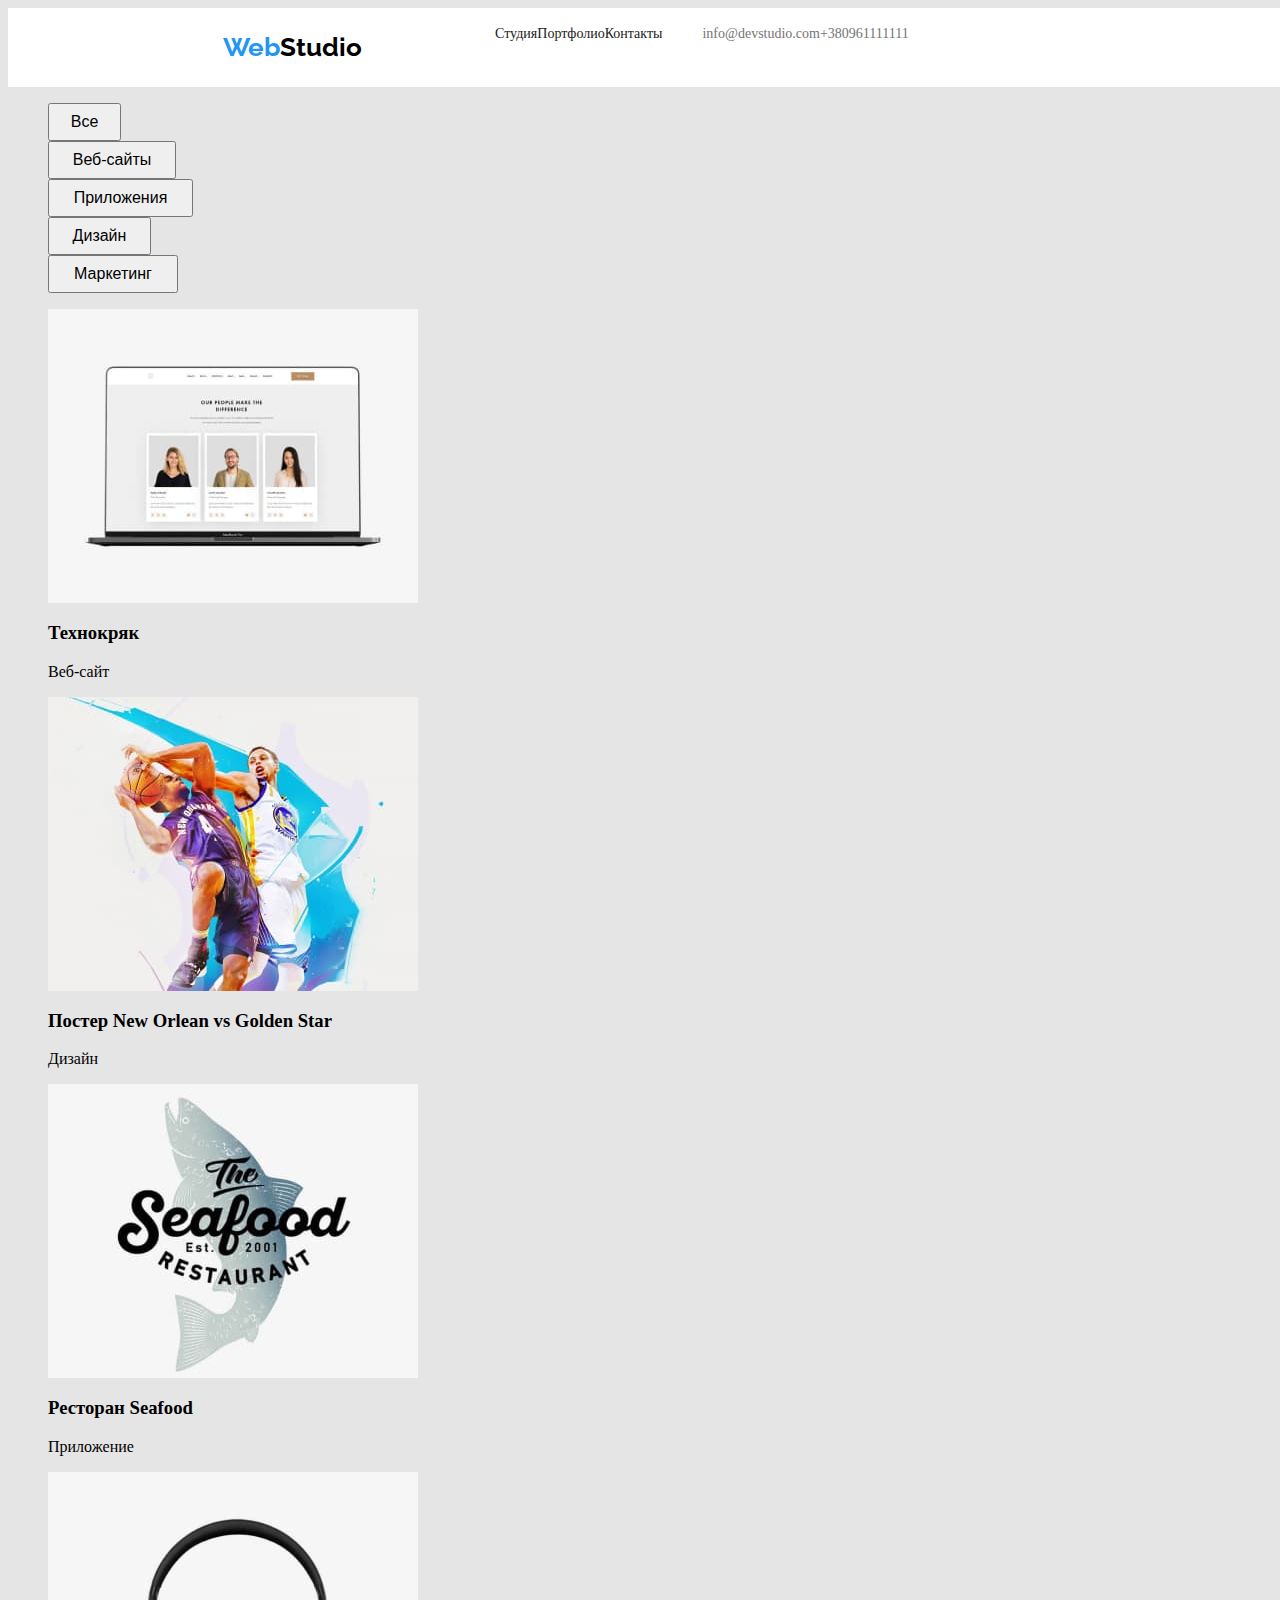
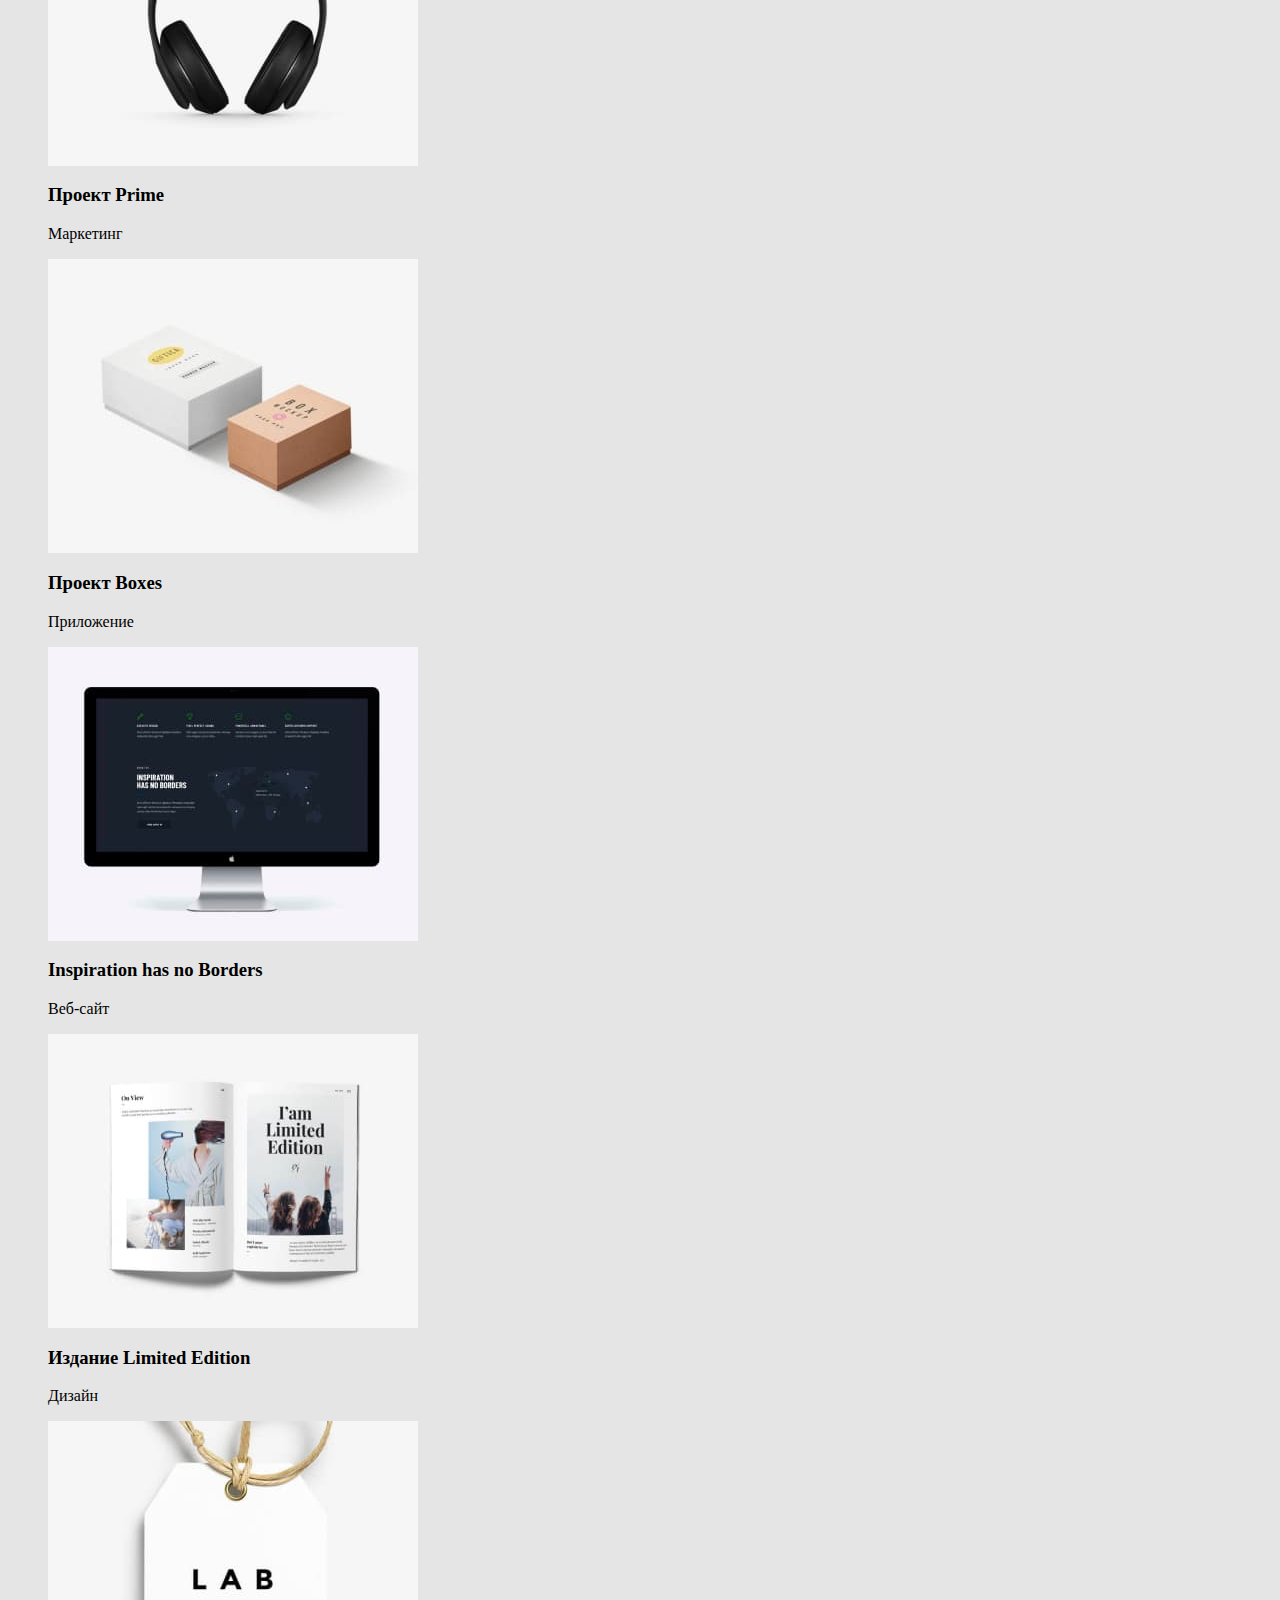
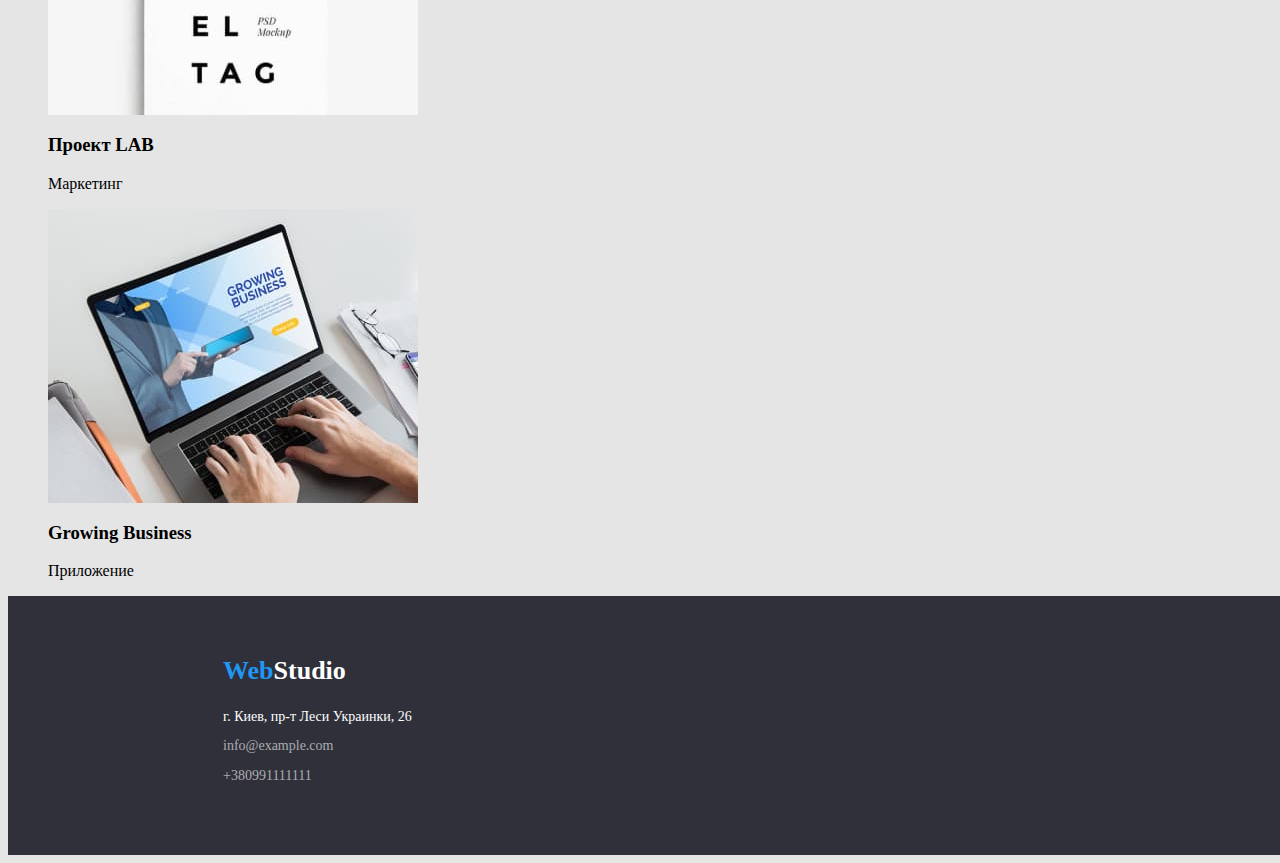
==== portfolio.html @ 29c0b296 "hw2" ====
<html lang="ru">
    <head>
        <meta charset="UTF-8">
        <meta http-equiv="X-UA-Compatible" content="IE=edge">
        <meta name="viewport" content="width=device-width, initial-scale=1.0">
        <link rel="stylesheet" href="./css/style.css">
        <link rel="preconnect" href="https://fonts.googleapis.com">
        <link rel="preconnect" href="https://fonts.gstatic.com" crossorigin>
        <link href="https://fonts.googleapis.com/css2?family=Raleway:wght@700&family=Roboto:wght@400;500;700;900&display=swap"
            rel="stylesheet">
        <title>Document</title>
    </head>
    <body>
        <header class="navsection">
            <nav class="navigation">
                <a class="logo" href=""><span class="logospecial">Web</span>Studio</a>
                <ul class="listnav">
                    <li class="li_nav"><a class="linknav" href="./index.html">Студия</a></li>
                    <li class="li_nav"><a class="linknav" href="./portfolio.html">Портфолио</a></li>
                    <li class="li_nav"><a class="linknav" href="">Контакты</a></li>
                </ul>
            </nav>
            <ul class="list">
                <li><a class="linkadress" href="mailto:info@devstudio.com">info@devstudio.com</a></li>
                <li><a class="linkadress" href="tel:+380961111111">+380961111111</a></li>
            </ul>
        </header>
        <section>
            <h2 hidden="true">Примеры работ</h2>
            <ul class="list_portfolio_button">
                <li><button class="button_portfolio1" class="button">Все</button></li>
                <li><button class="button_portfolio2" class="button">Веб-сайты</button></li>
                <li><button class="button_portfolio3" class="button">Приложения</button></li>
                <li><button class="button_portfolio4" class="button">Дизайн</button></li>
                <li><button class="button_portfolio5" class="button">Маркетинг</button></li>
            </ul>
            <ul class="listimgportfolio">
                <li>
                    <img src="./images/1p.jpg" alt="технокряк">
                    <h3>Технокряк</h3>
                    <p>Веб-сайт</p>
                </li>
                <li>
                    <img src="./images/2p.jpg" alt="Постер">
                    <h3>Постер New Orlean vs Golden Star</h3>
                    <p>Дизайн</p>
                </li>
                <li>
                    <img src="./images/3p.jpg" alt="лого ресторана">
                    <h3>Ресторан Seafood</h3>
                    <p>Приложение</p>
                </li>
                <li>
                    <img src="./images/4p.jpg" alt="лого">
                    <h3>Проект Prime</h3>
                    <p>Маркетинг</p>
                </li>
                <li>
                    <img src="./images/5p.jpg" alt="лого">
                    <h3>Проект Boxes</h3>
                    <p>Приложение</p>
                </li>
                <li>
                    <img src="./images/6p.jpg" alt="вид сайта">
                    <h3>Inspiration has no Borders</h3>
                    <p>Веб-сайт</p>
                </li>
                <li>
                    <img src="./images/7p.jpg" alt="открытые страницы книги">
                    <h3>Издание Limited Edition</h3>
                    <p>Дизайн</p>
                </li>
                <li>
                    <img src="./images/8p.jpg" alt="бирка проекта">
                    <h3>Проект LAB</h3>
                    <p>Маркетинг</p>
                </li>
                <li>
                    <img src="./images/9p.jpg" alt="главная страинца">
                    <h3>Growing Business</h3>
                    <p>Приложение</p>
                </li>
            </ul>
        </section>
        <footer class="section_footer">
            <a class="logofooter" href=""><span class="logospecial">Web</span>Studio</a>
            <address class="addressfooter"><a class="linkadressfooter" href="">г. Киев, пр-т Леси Украинки, 26</a></address>
            <ul class="list_addres_footer">
                <li class="footer_li "><a class="linkfooter" href="mailto:info@example.com">info@example.com</a></li>
                <li class="footer_li "><a class="linkfooter" href="tel:+380991111111">+380991111111</a></li>
            </ul>
        </footer>
    </body>
</html>
---- css/style.css ----
body {
  font-family: 'roboto' 'sans-serif';
  background-color: #e5e5e5;
}
.list {
  list-style: none;
  display: flex;
}

.link {
  text-decoration: none;
}

.logospecial {
  color: #2196f3;
}

.logo {
  color: #000;
  font-size: 26px;
  line-height: 1.17;
  text-decoration: none;
  padding: 24px 93px 25px 215px;
  font-family: raleway;
  font-weight: 700;
}
/* навигация */
.navsection {
  background-color: #ffffff;
  flex-direction: row;
  display: flex;
  width: 1600px;
}

.navigation {
  flex-direction: row;
  display: flex;
}

.listnav {
  list-style: none;
  display: flex;
}

.li_nav {
}

.linknav {
  text-decoration: none;
  font-size: 14px;
  line-height: 1.14;
  color: #212121;
}

.linknav:active,
.linknav:focus,
.linknav:hover {
  color: #2196f3;
}

.linkadress {
  color: #757575;
  font-weight: 500;
  font-size: 14px;
  line-height: 1.14;
  text-decoration: none;
}

.linkadress:active,
.linkadress:focus,
.linkadress:hover {
  color: #2196f3;
}

/* заголовок */
h1.a {
  font-weight: 900;
  font-style: normal;
  font-size: 44px;
  line-height: 1.36;
  color: #ffffff;
  margin: 0px 450px 0px 450px;
  text-transform: uppercase;
}

.sectionh1 {
  background-color: #2f303a;
  padding: 200px 0 280px 0;
  width: 1600px;
}

.zakazuslugi {
  font-family: 'roboto' 'sans-serif';
  font-style: Bold;
  font-size: 16px;
  line-height: 1.6;
  letter-spacing: 6%;
  margin: 0 732px 0 732px;
  background-color: #2196f3;
  color: #ffffff;
  width: 200px;
  height: 50px;
  text-align: center;
}
/* секции */

.listplusy {
  margin: 94px 215px 94px 215px;
  padding-right: 215px;
  list-style: none;
  display: flex;
}

.list_whatwedo {
  margin: 50px 215px 94px 215px;
  list-style: none;
  display: flex;
}

.li_image,
.liplusy {
  padding: 0 30px 0 0;
}

h2.b1 {
  font-weight: 700;
  font-size: 36px;
  line-height: 1.16;
  margin: 0 612px 0 612px;
}

h2.b2 {
  font-weight: 700;
  font-size: 36px;
  line-height: 1.16;
  margin: 0 668px 50px 668px;
  padding-top: 94px;
}

h3.c {
  font-weight: 700;
  color: #212121;
  font-size: 14px;
  line-height: 1.14;
  font-style: normal;
}

p.d {
  font-weight: 400;
  font-size: 14px;
  line-height: 1.71;
  color: #757575;
}

.sectionteam {
  background-color: #f5f4fa;
  width: 1600px;
}

.listteam {
  margin: 0 215px 0 215px;
  padding-bottom: 94px;
  list-style: none;
  display: flex;
}

li.e {
  padding: 0 30px 0 0;
  text-align: center;
}

.imgbord {
  background-color: #ffffff;
}

h3.f {
  font-weight: 500;
  font-size: 16px;
  line-height: 1.19;
  font-style: normal;
  margin: 30px 0 10px 0;
}

p.g {
  font-size: 16px;
  font-weight: 400;
  font-style: normal;
  line-height: 1.19;
  color: #757575;
  padding-bottom: 30px;
}

/* footer */
.section_footer {
  background-color: #2f303a;
  flex-direction: column;
  padding: 60px 0 60px 0px;
  width: 1600px;
}

.linkadressfooter {
  text-decoration: none;
  margin: 0 0 0 215px;
  font-size: 14px;
  line-height: 1.46;
  font-weight: 400;
  color: #ffffff;
  font-style: normal;
}

.addressfooter {
  padding: 20px 0 0 0;
}

.list_addres_footer {
  list-style: none;
  font-size: 14px;
  line-height: 1.46;
  font-weight: 400;
  color: #ffffff99;
  margin: 0 0 0 175px;
}

.logofooter {
  color: #ffffff;
  font-size: 26px;
  line-height: 1.17;
  text-decoration: none;
  margin: 0 20px 0 215px;
  font-family: 'raleway' 'sans-serif';
  font-weight: 700;
}

.linkfooter {
  text-decoration: none;
  color: #ffffff99;
  padding: 9px 0;
}

.footer_li {
  margin: 9px 0;
}

.list_portfolio_button {
  list-style: none;
}

.listimgportfolio {
  list-style: none;
}

.button_portfolio1 {
  font-family: 'roboto' 'sans-serif';
  font-style: Medium;
  font-size: 16px;
  line-height: (26/16) px;
  text-align: Center;
  height: 38px;
  width: 73px;
}

.button_portfolio2 {
  font-family: 'roboto' 'sans-serif';
  font-style: Medium;
  font-size: 16px;
  line-height: (26/16) px;
  text-align: Center;
  height: 38px;
  width: 128px;
}

.button_portfolio3 {
  font-family: 'roboto' 'sans-serif';
  font-style: Medium;
  font-size: 16px;
  line-height: (26/16) px;
  text-align: Center;
  height: 38px;
  width: 145px;
}

.button_portfolio4 {
  font-family: 'roboto' 'sans-serif';
  font-style: Medium;
  font-size: 16px;
  line-height: (26/16) px;
  text-align: Center;
  height: 38px;
  width: 103px;
}

.button_portfolio5 {
  font-family: 'roboto' 'sans-serif';
  font-style: Medium;
  font-size: 16px;
  line-height: (26/16) px;
  text-align: Center;
  height: 38px;
  width: 130px;
}

.button_portfolio5:focus,
.button_portfolio4:focus,
.button_portfolio3:focus,
.button_portfolio2:focus,
.button_portfolio5:hover,
.button_portfolio4:hover,
.button_portfolio3:hover,
.button_portfolio2:hover,
.button_portfolio1:hover,
.button_portfolio1:focus {
  color: #ffffff;
  background-color: #2196f3;
}
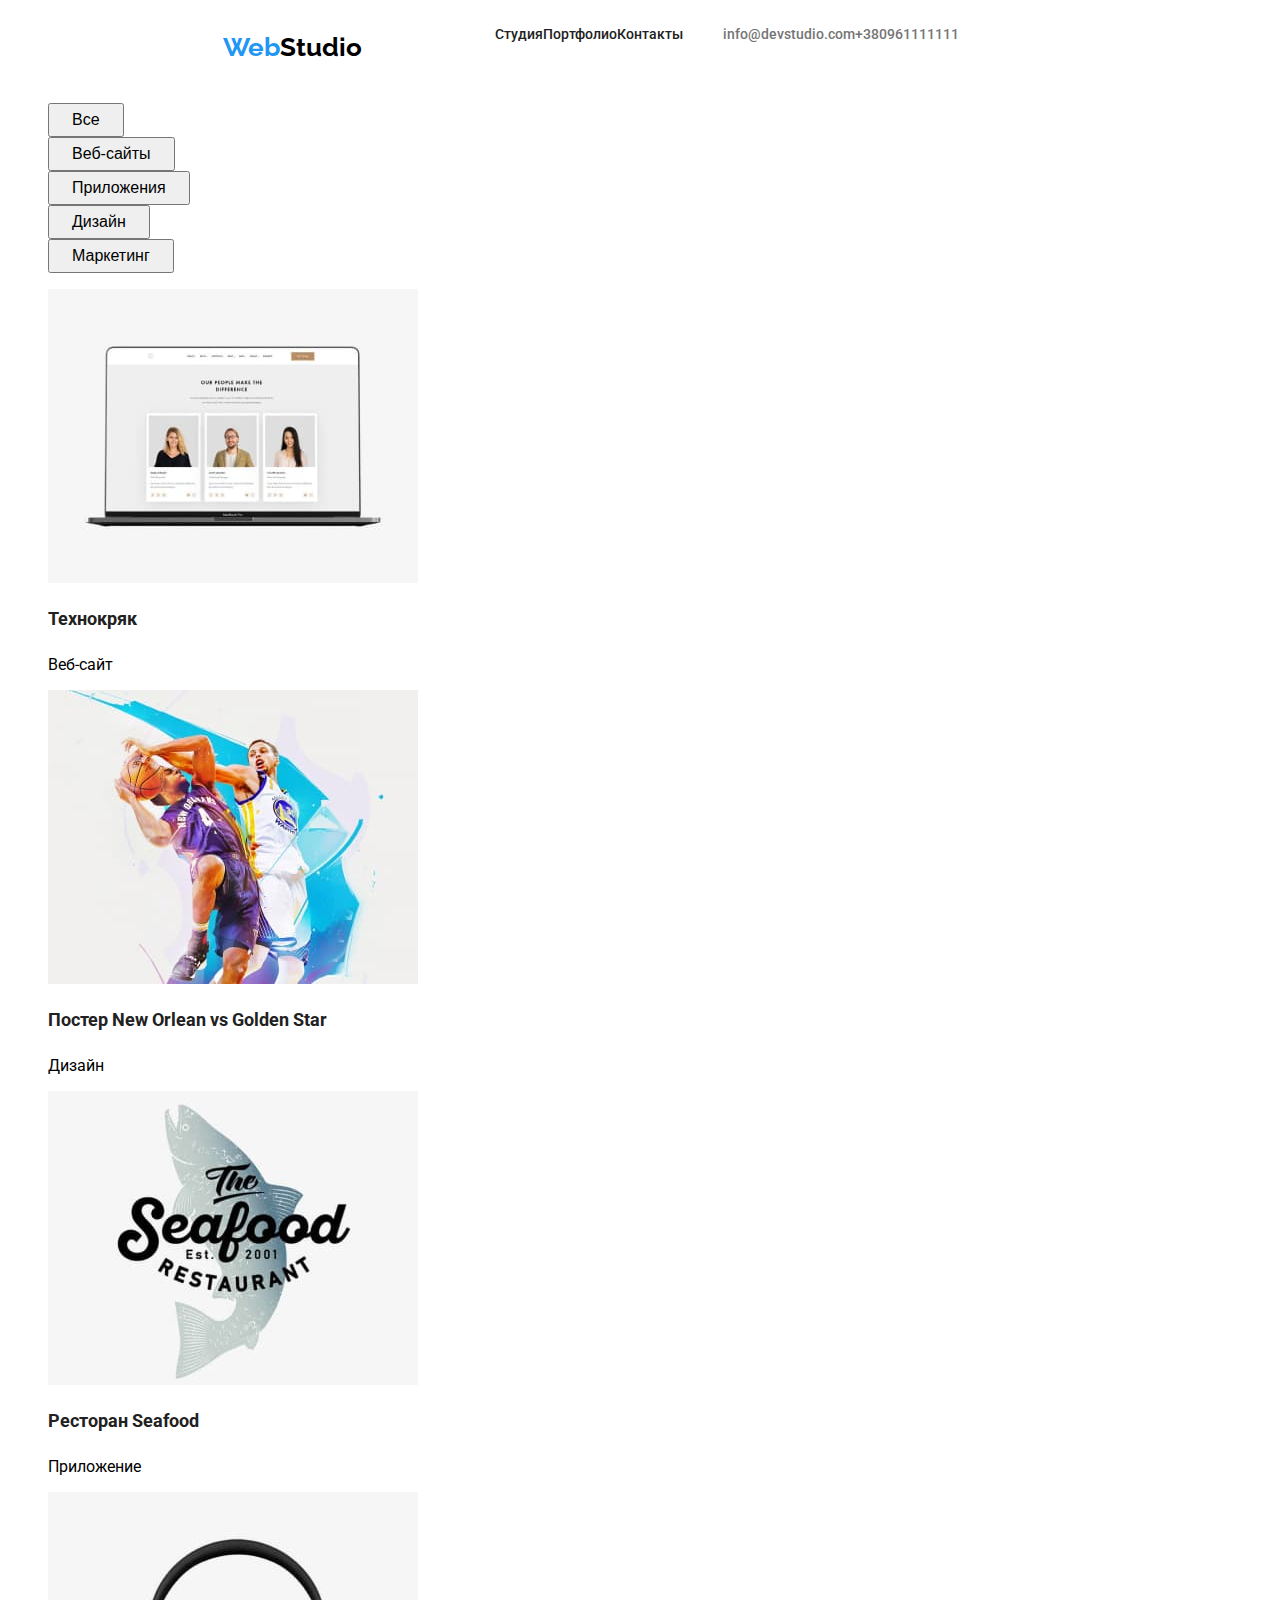
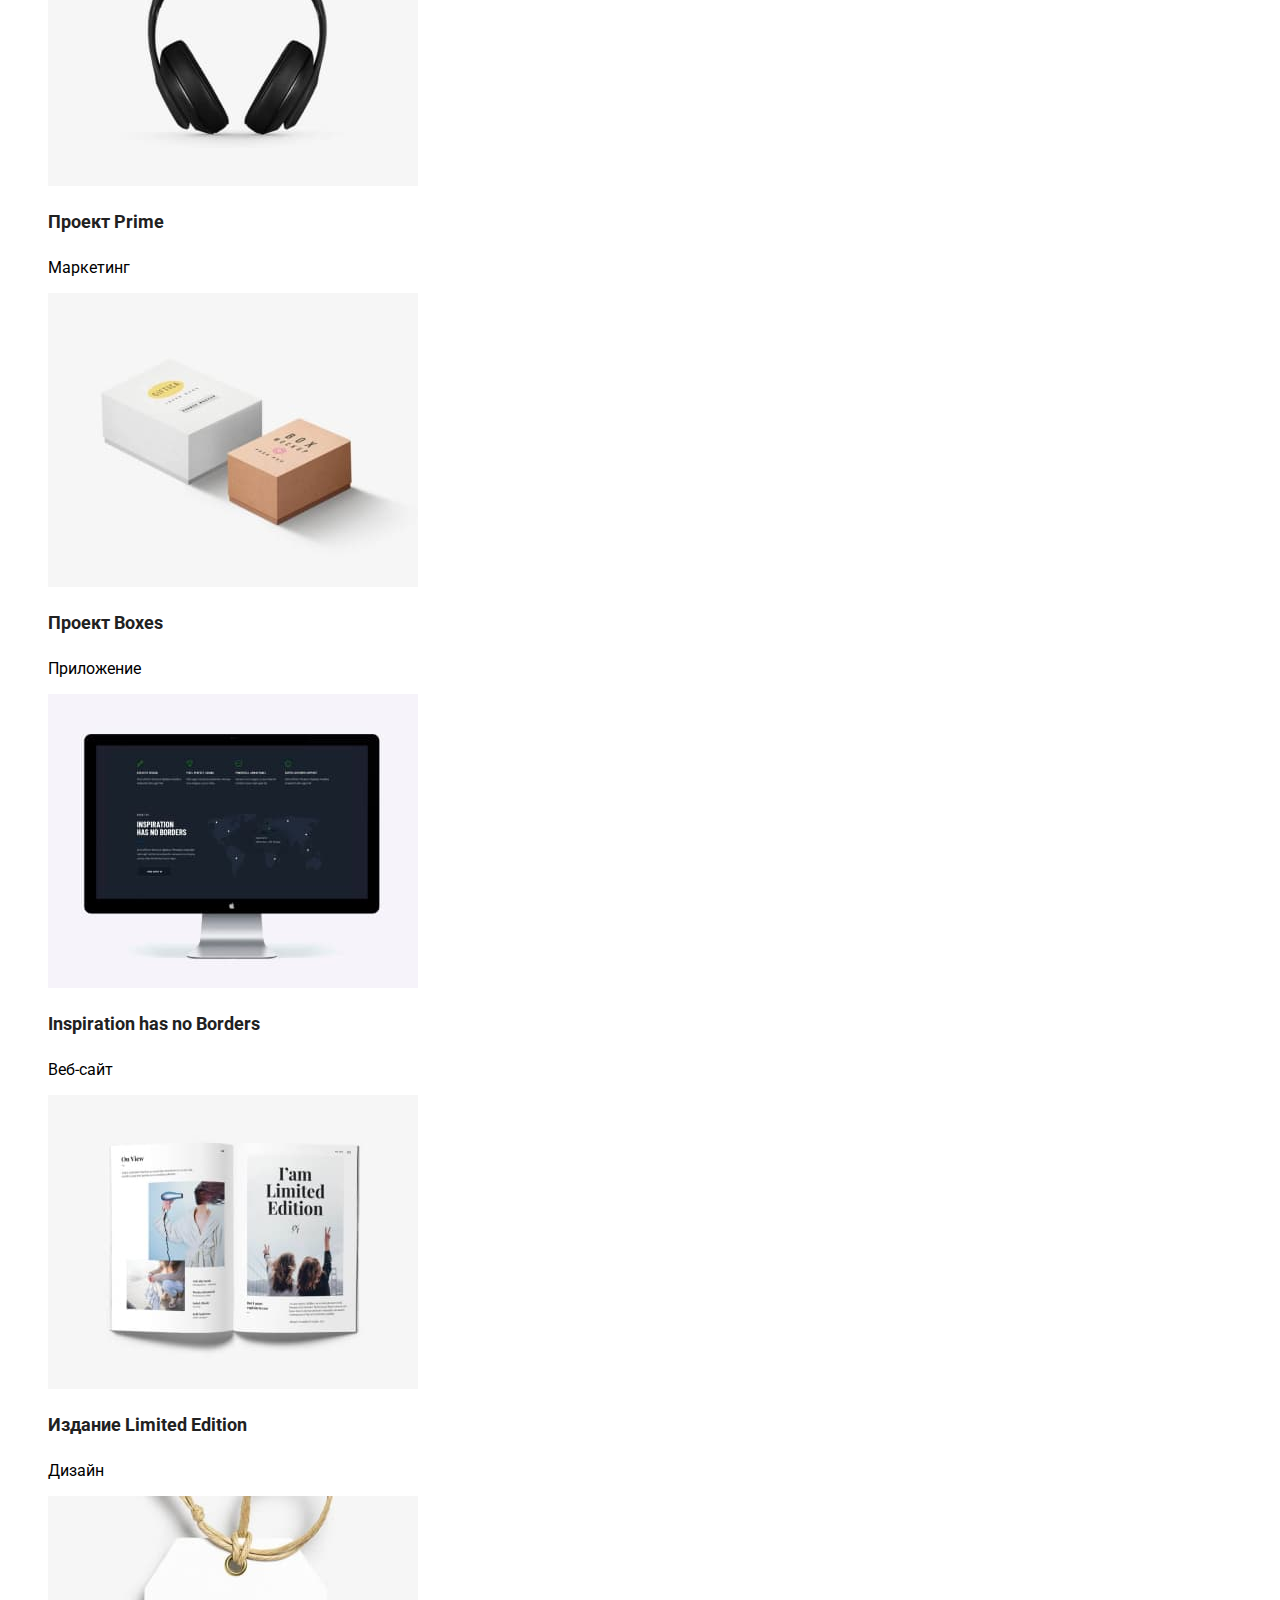
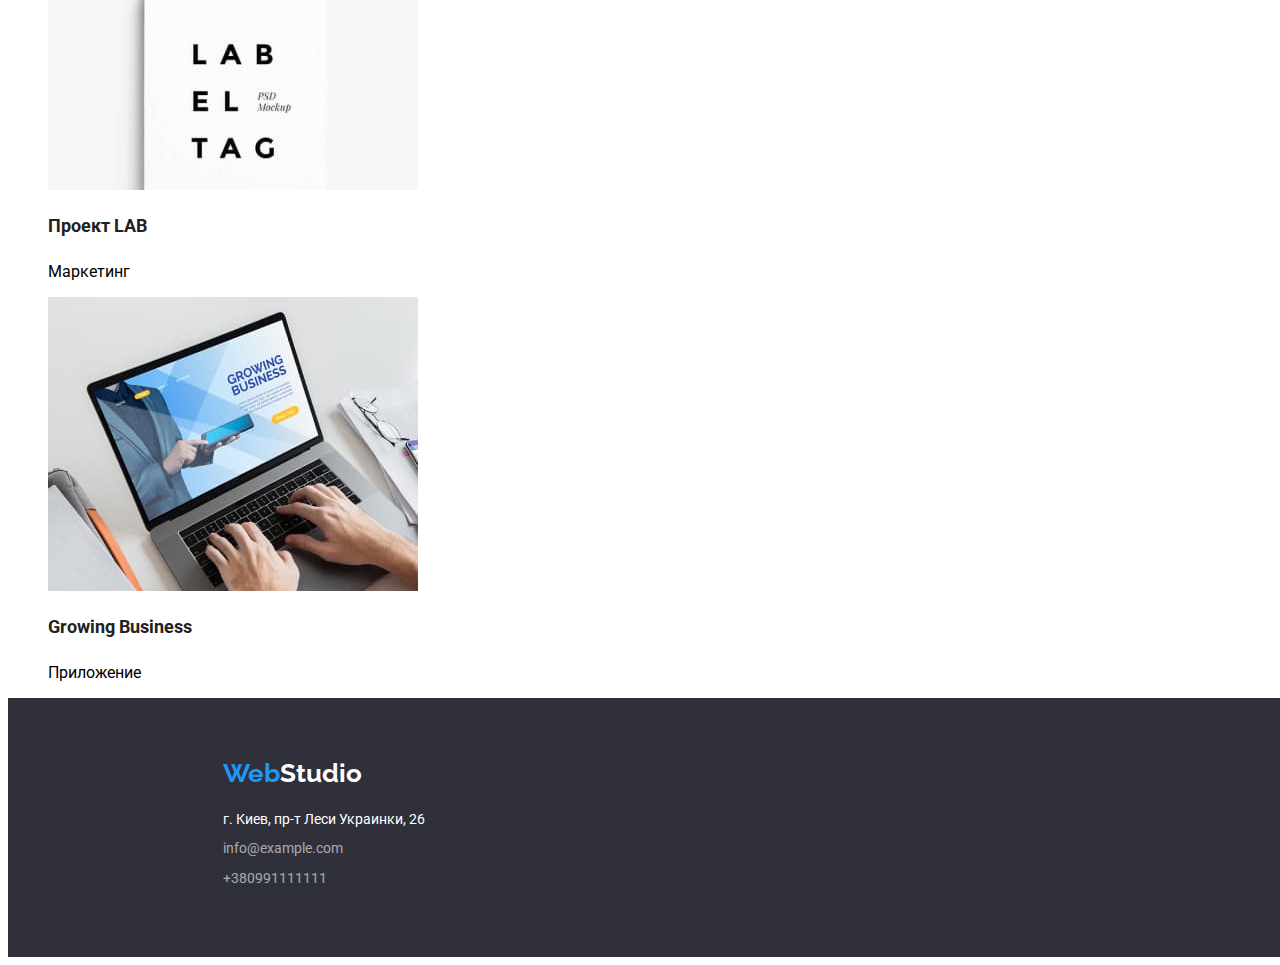
==== commit 6ba0a5a2: "fixedhw2" ====
--- a/portfolio.html
+++ b/portfolio.html
@@ -10,7 +10,7 @@
             rel="stylesheet">
         <title>Document</title>
     </head>
-    <body>
+    <body class="portfolio_body">
         <header class="navsection">
             <nav class="navigation">
                 <a class="logo" href=""><span class="logospecial">Web</span>Studio</a>
@@ -28,56 +28,64 @@
         <section>
             <h2 hidden="true">Примеры работ</h2>
             <ul class="list_portfolio_button">
-                <li><button class="button_portfolio1" class="button">Все</button></li>
-                <li><button class="button_portfolio2" class="button">Веб-сайты</button></li>
-                <li><button class="button_portfolio3" class="button">Приложения</button></li>
-                <li><button class="button_portfolio4" class="button">Дизайн</button></li>
-                <li><button class="button_portfolio5" class="button">Маркетинг</button></li>
+                <li><button class="button_portfolio" class="button">Все</button></li>
+                <li><button class="button_portfolio" class="button">Веб-сайты</button></li>
+                <li><button class="button_portfolio" class="button">Приложения</button></li>
+                <li><button class="button_portfolio" class="button">Дизайн</button></li>
+                <li><button class="button_portfolio" class="button">Маркетинг</button></li>
             </ul>
             <ul class="listimgportfolio">
                 <li>
                     <img src="./images/1p.jpg" alt="технокряк">
-                    <h3>Технокряк</h3>
-                    <p>Веб-сайт</p>
+                    <div>
+                        <h3 class="portfolio">Технокряк</h3>
+                        <p>Веб-сайт</p>
+                    </div>
                 </li>
                 <li>
                     <img src="./images/2p.jpg" alt="Постер">
-                    <h3>Постер New Orlean vs Golden Star</h3>
-                    <p>Дизайн</p>
+                    <div>
+                        <h3 class="portfolio">Постер New Orlean vs Golden Star</h3>
+                        <p>Дизайн</p>
+                    </div>
                 </li>
                 <li>
                     <img src="./images/3p.jpg" alt="лого ресторана">
-                    <h3>Ресторан Seafood</h3>
-                    <p>Приложение</p>
+                    <div>
+                        <h3 class="portfolio">Ресторан Seafood</h3>
+                        <p>Приложение</p>
+                    </div>
                 </li>
                 <li>
                     <img src="./images/4p.jpg" alt="лого">
-                    <h3>Проект Prime</h3>
-                    <p>Маркетинг</p>
+                    <div>
+                        <h3 class="portfolio">Проект Prime</h3>
+                        <p>Маркетинг</p>
+                    </div>
                 </li>
                 <li>
                     <img src="./images/5p.jpg" alt="лого">
-                    <h3>Проект Boxes</h3>
+                    <h3 class="portfolio">Проект Boxes</h3>
                     <p>Приложение</p>
                 </li>
                 <li>
                     <img src="./images/6p.jpg" alt="вид сайта">
-                    <h3>Inspiration has no Borders</h3>
+                    <h3 class="portfolio">Inspiration has no Borders</h3>
                     <p>Веб-сайт</p>
                 </li>
                 <li>
                     <img src="./images/7p.jpg" alt="открытые страницы книги">
-                    <h3>Издание Limited Edition</h3>
+                    <h3 class="portfolio">Издание Limited Edition</h3>
                     <p>Дизайн</p>
                 </li>
                 <li>
                     <img src="./images/8p.jpg" alt="бирка проекта">
-                    <h3>Проект LAB</h3>
+                    <h3 class="portfolio">Проект LAB</h3>
                     <p>Маркетинг</p>
                 </li>
                 <li>
                     <img src="./images/9p.jpg" alt="главная страинца">
-                    <h3>Growing Business</h3>
+                    <h3 class="portfolio">Growing Business</h3>
                     <p>Приложение</p>
                 </li>
             </ul>
--- a/css/style.css
+++ b/css/style.css
@@ -1,5 +1,10 @@
+:root {
+  --black-color: #212121;
+  --gray-color: #757575;
+}
+
 body {
-  font-family: 'roboto' 'sans-serif';
+  font-family: 'Roboto', sans-serif;
   background-color: #e5e5e5;
 }
 .list {
@@ -50,6 +55,7 @@
   font-size: 14px;
   line-height: 1.14;
   color: #212121;
+  font-weight: 500;
 }
 
 .linknav:active,
@@ -90,17 +96,21 @@
 }
 
 .zakazuslugi {
-  font-family: 'roboto' 'sans-serif';
+  font-family: 'Roboto ', sans-serif;
   font-style: Bold;
   font-size: 16px;
   line-height: 1.6;
   letter-spacing: 6%;
   margin: 0 732px 0 732px;
-  background-color: #2196f3;
-  color: #ffffff;
   width: 200px;
   height: 50px;
   text-align: center;
+  color: #000;
+  background-color: #ffffff;
+}
+.zakazuslugi:hover {
+  background-color: #2196f3;
+  color: #ffffff;
 }
 /* секции */
 
@@ -126,14 +136,14 @@
   font-weight: 700;
   font-size: 36px;
   line-height: 1.16;
-  margin: 0 612px 0 612px;
+  text-align: center;
 }
 
 h2.b2 {
   font-weight: 700;
   font-size: 36px;
   line-height: 1.16;
-  margin: 0 668px 50px 668px;
+  text-align: center;
   padding-top: 94px;
 }
 
@@ -143,6 +153,7 @@
   font-size: 14px;
   line-height: 1.14;
   font-style: normal;
+  text-transform: uppercase;
 }
 
 p.d {
@@ -227,7 +238,7 @@
   line-height: 1.17;
   text-decoration: none;
   margin: 0 20px 0 215px;
-  font-family: 'raleway' 'sans-serif';
+  font-family: 'raleway', sans-serif;
   font-weight: 700;
 }
 
@@ -237,10 +248,18 @@
   padding: 9px 0;
 }
 
+.linkfooter:hover {
+  color: #2196f3;
+}
+
 .footer_li {
   margin: 9px 0;
 }
 
+.portfolio_body {
+  background-color: #ffffff;
+}
+
 .list_portfolio_button {
   list-style: none;
 }
@@ -249,66 +268,33 @@
   list-style: none;
 }
 
-.button_portfolio1 {
-  font-family: 'roboto' 'sans-serif';
+.button_portfolio {
+  font-family: '
+      Roboto ' , sans-serif';
   font-style: Medium;
   font-size: 16px;
   line-height: (26/16) px;
   text-align: Center;
-  height: 38px;
-  width: 73px;
-}
-
-.button_portfolio2 {
-  font-family: 'roboto' 'sans-serif';
-  font-style: Medium;
-  font-size: 16px;
-  line-height: (26/16) px;
-  text-align: Center;
-  height: 38px;
-  width: 128px;
-}
-
-.button_portfolio3 {
-  font-family: 'roboto' 'sans-serif';
-  font-style: Medium;
-  font-size: 16px;
-  line-height: (26/16) px;
-  text-align: Center;
-  height: 38px;
-  width: 145px;
-}
-
-.button_portfolio4 {
-  font-family: 'roboto' 'sans-serif';
-  font-style: Medium;
-  font-size: 16px;
-  line-height: (26/16) px;
-  text-align: Center;
-  height: 38px;
-  width: 103px;
-}
-
-.button_portfolio5 {
-  font-family: 'roboto' 'sans-serif';
-  font-style: Medium;
-  font-size: 16px;
-  line-height: (26/16) px;
-  text-align: Center;
-  height: 38px;
-  width: 130px;
-}
-
-.button_portfolio5:focus,
-.button_portfolio4:focus,
-.button_portfolio3:focus,
-.button_portfolio2:focus,
-.button_portfolio5:hover,
-.button_portfolio4:hover,
-.button_portfolio3:hover,
-.button_portfolio2:hover,
-.button_portfolio1:hover,
-.button_portfolio1:focus {
+  padding: 6px 22px;
+  font-weight: 500;
+}
+
+.button_portfolio:hover,
+.button_portfolio:focus {
   color: #ffffff;
   background-color: #2196f3;
 }
+
+h3.portfolio {
+  color: var(--black-color);
+  font-size: 18px;
+  font-weight: 700;
+  line-height: calc(36/18);
+}
+p.portfolio {
+  color: var(--gray-color);
+  font-weight: 400;
+  font-size: 16px;
+  line-height: calc(30/18);
+  letter-spacing: 0.03em;
+}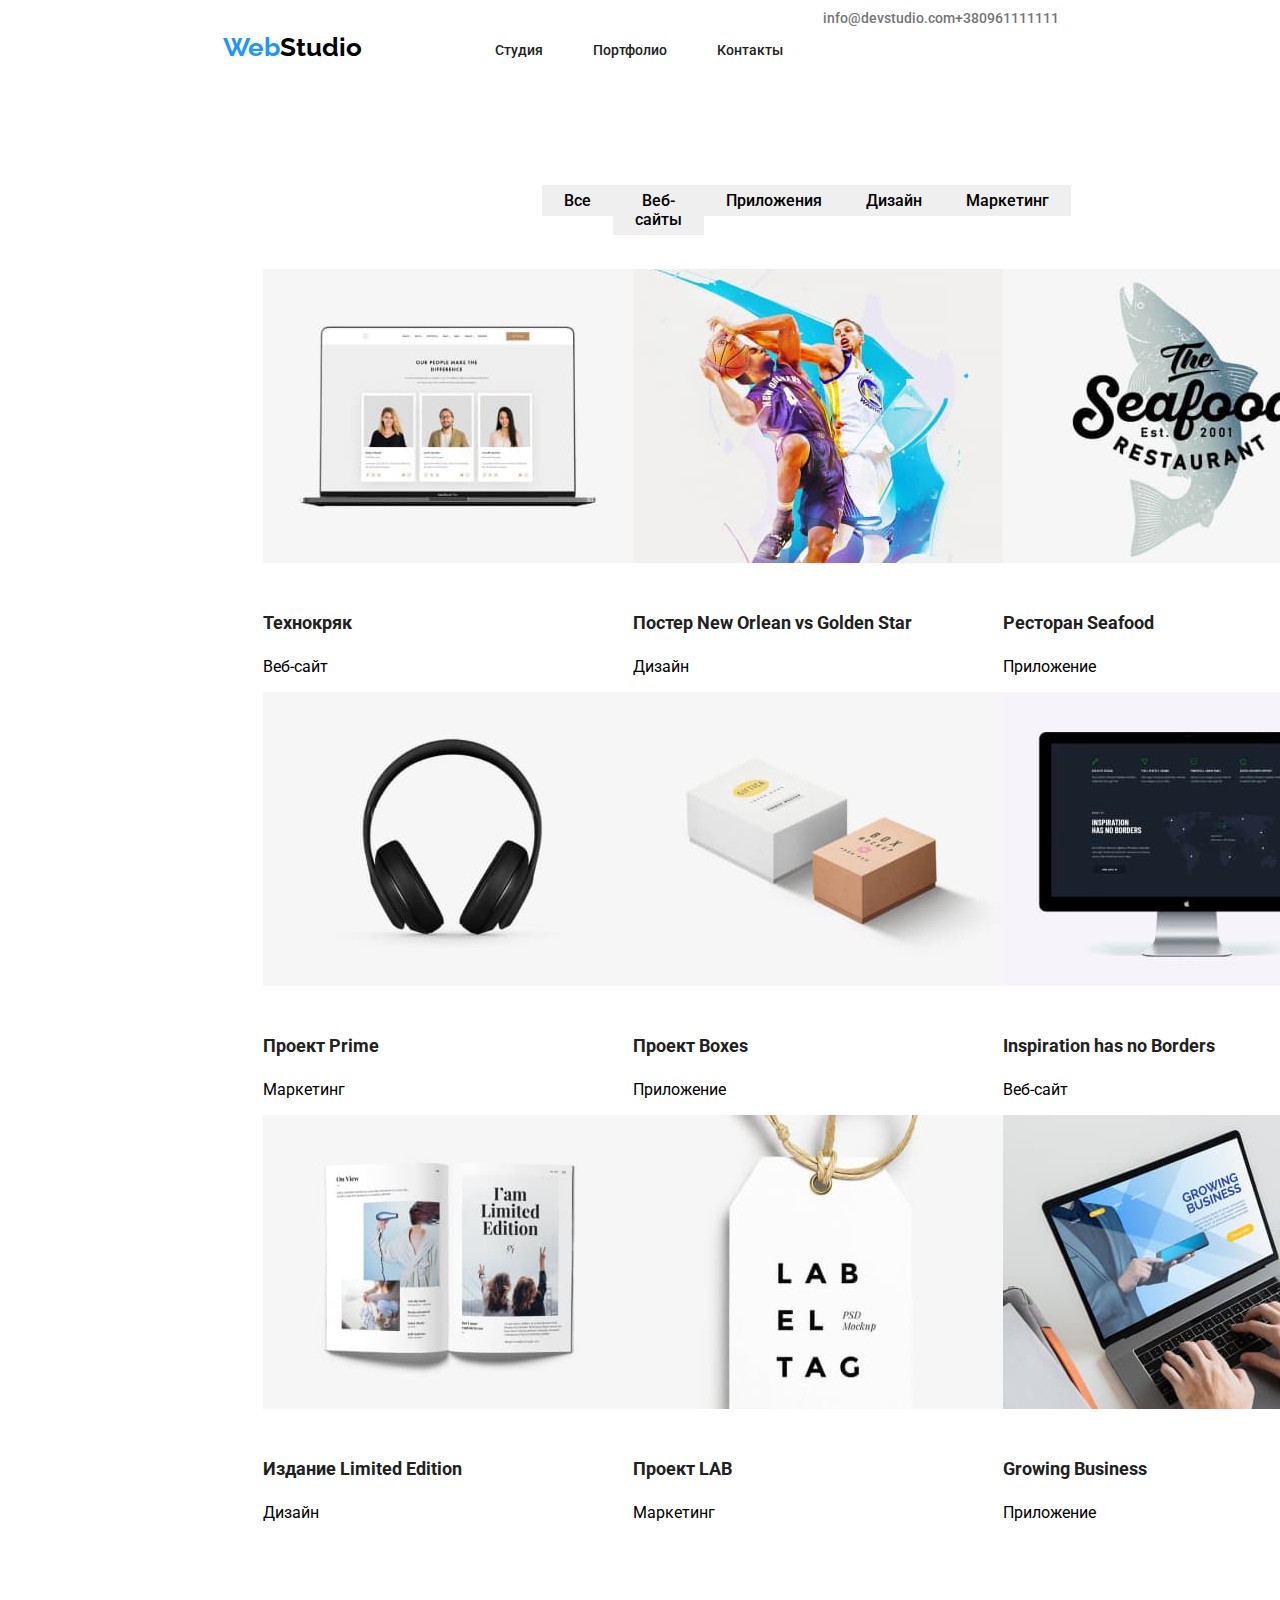
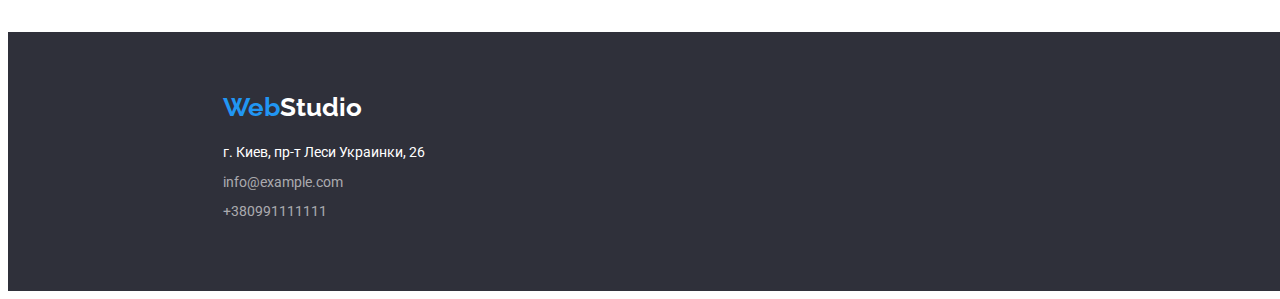
==== commit 02490870: "fixed" ====
--- a/portfolio.html
+++ b/portfolio.html
@@ -1,3 +1,4 @@
+<!DOCTYPE html>
 <html lang="ru">
     <head>
         <meta charset="UTF-8">
@@ -26,13 +27,13 @@
             </ul>
         </header>
         <section>
-            <h2 hidden="true">Примеры работ</h2>
+            <h2 class="hiddenh2">Примеры работ</h2>
             <ul class="list_portfolio_button">
-                <li><button class="button_portfolio" class="button">Все</button></li>
-                <li><button class="button_portfolio" class="button">Веб-сайты</button></li>
-                <li><button class="button_portfolio" class="button">Приложения</button></li>
-                <li><button class="button_portfolio" class="button">Дизайн</button></li>
-                <li><button class="button_portfolio" class="button">Маркетинг</button></li>
+                <li><button class="button_portfolio" type="button">Все</button></li>
+                <li><button class="button_portfolio" type="button">Веб-сайты</button></li>
+                <li><button class="button_portfolio" type="button">Приложения</button></li>
+                <li><button class="button_portfolio" type="button">Дизайн</button></li>
+                <li><button class="button_portfolio" type="button">Маркетинг</button></li>
             </ul>
             <ul class="listimgportfolio">
                 <li>
--- a/css/style.css
+++ b/css/style.css
@@ -10,6 +10,7 @@
 .list {
   list-style: none;
   display: flex;
+  margin: 0;
 }
 
 .link {
@@ -45,9 +46,15 @@
 .listnav {
   list-style: none;
   display: flex;
+  margin: 0;
 }
 
 .li_nav {
+  margin: 32px 50px 32px 0;
+}
+
+.li_nav:last-child {
+  margin-right: 0;
 }
 
 .linknav {
@@ -62,6 +69,21 @@
 .linknav:focus,
 .linknav:hover {
   color: #2196f3;
+}
+
+.list_addres_header {
+  list-style: none;
+  display: flex;
+  margin: 0;
+}
+
+.li_adress_header {
+  padding: 32px 0;
+}
+
+.li_adress_header:first-child {
+  padding-left: 331px;
+  margin-right: 50px;
 }
 
 .linkadress {
@@ -105,26 +127,44 @@
   width: 200px;
   height: 50px;
   text-align: center;
-  color: #000;
-  background-color: #ffffff;
+  color: #ffffff;
+  font-weight: 700;
+  background-color: #2196f3;
 }
 .zakazuslugi:hover {
-  background-color: #2196f3;
+  background-color: #188ce8;
   color: #ffffff;
 }
 /* секции */
+
+.section_about {
+  width: 1600px;
+}
 
 .listplusy {
   margin: 94px 215px 94px 215px;
-  padding-right: 215px;
-  list-style: none;
-  display: flex;
+  padding-left: 0;
+  padding-right: 0;
+  list-style: none;
+  display: flex;
+}
+
+.liplusy:first-child {
+  margin-left: 0;
+  padding-left: 0;
+}
+
+.list_whatwedo:first-child {
+  margin-left: 0px;
+  padding-left: 0;
 }
 
 .list_whatwedo {
   margin: 50px 215px 94px 215px;
   list-style: none;
   display: flex;
+  padding-left: 0;
+  padding-right: 0;
 }
 
 .li_image,
@@ -147,6 +187,19 @@
   padding-top: 94px;
 }
 
+.hiddenh2 {
+  position: absolute;
+  white-space: nowrap;
+  width: 1px;
+  height: 1px;
+  overflow: hidden;
+  border: 0;
+  padding: 0;
+  clip: rect(0 0 0 0);
+  clip-path: inset(50%);
+  margin: -1px;
+}
+
 h3.c {
   font-weight: 700;
   color: #212121;
@@ -163,16 +216,22 @@
   color: #757575;
 }
 
+.ulimg_whatwedo {
+  width: 1600px;
+}
+
 .sectionteam {
   background-color: #f5f4fa;
   width: 1600px;
 }
 
 .listteam {
-  margin: 0 215px 0 215px;
+  margin: 0 215px;
   padding-bottom: 94px;
   list-style: none;
   display: flex;
+  padding-left: 0;
+  padding-right: 0;
 }
 
 li.e {
@@ -262,21 +321,31 @@
 
 .list_portfolio_button {
   list-style: none;
+  display: flex;
+  margin: 94px 494px 34px 494px;
 }
 
 .listimgportfolio {
   list-style: none;
+  flex-wrap: wrap;
+  display: flex;
+  width: 1170px;
+  margin: 0px 215px 94px 215px;
+}
+
+.li_button:not(:last-child) {
+  margin-right: 8px;
 }
 
 .button_portfolio {
-  font-family: '
-      Roboto ' , sans-serif';
-  font-style: Medium;
+  font-family: 'Roboto', sans-serif;
+  font-style: normal;
   font-size: 16px;
   line-height: (26/16) px;
   text-align: Center;
   padding: 6px 22px;
   font-weight: 500;
+  border: 0px;
 }
 
 .button_portfolio:hover,
@@ -289,12 +358,21 @@
   color: var(--black-color);
   font-size: 18px;
   font-weight: 700;
-  line-height: calc(36/18);
+  line-height: calc(36 / 18);
+  padding-top: 20px;
+  padding-bottom: 0;
+  margin-bottom: 0;
 }
 p.portfolio {
   color: var(--gray-color);
   font-weight: 400;
   font-size: 16px;
-  line-height: calc(30/18);
+  line-height: calc(30 / 18);
   letter-spacing: 0.03em;
-}+  margin-top: 4px;
+}
+
+.border_img_portfolio {
+  border: 1px;
+  color: #eeeeee;
+}
